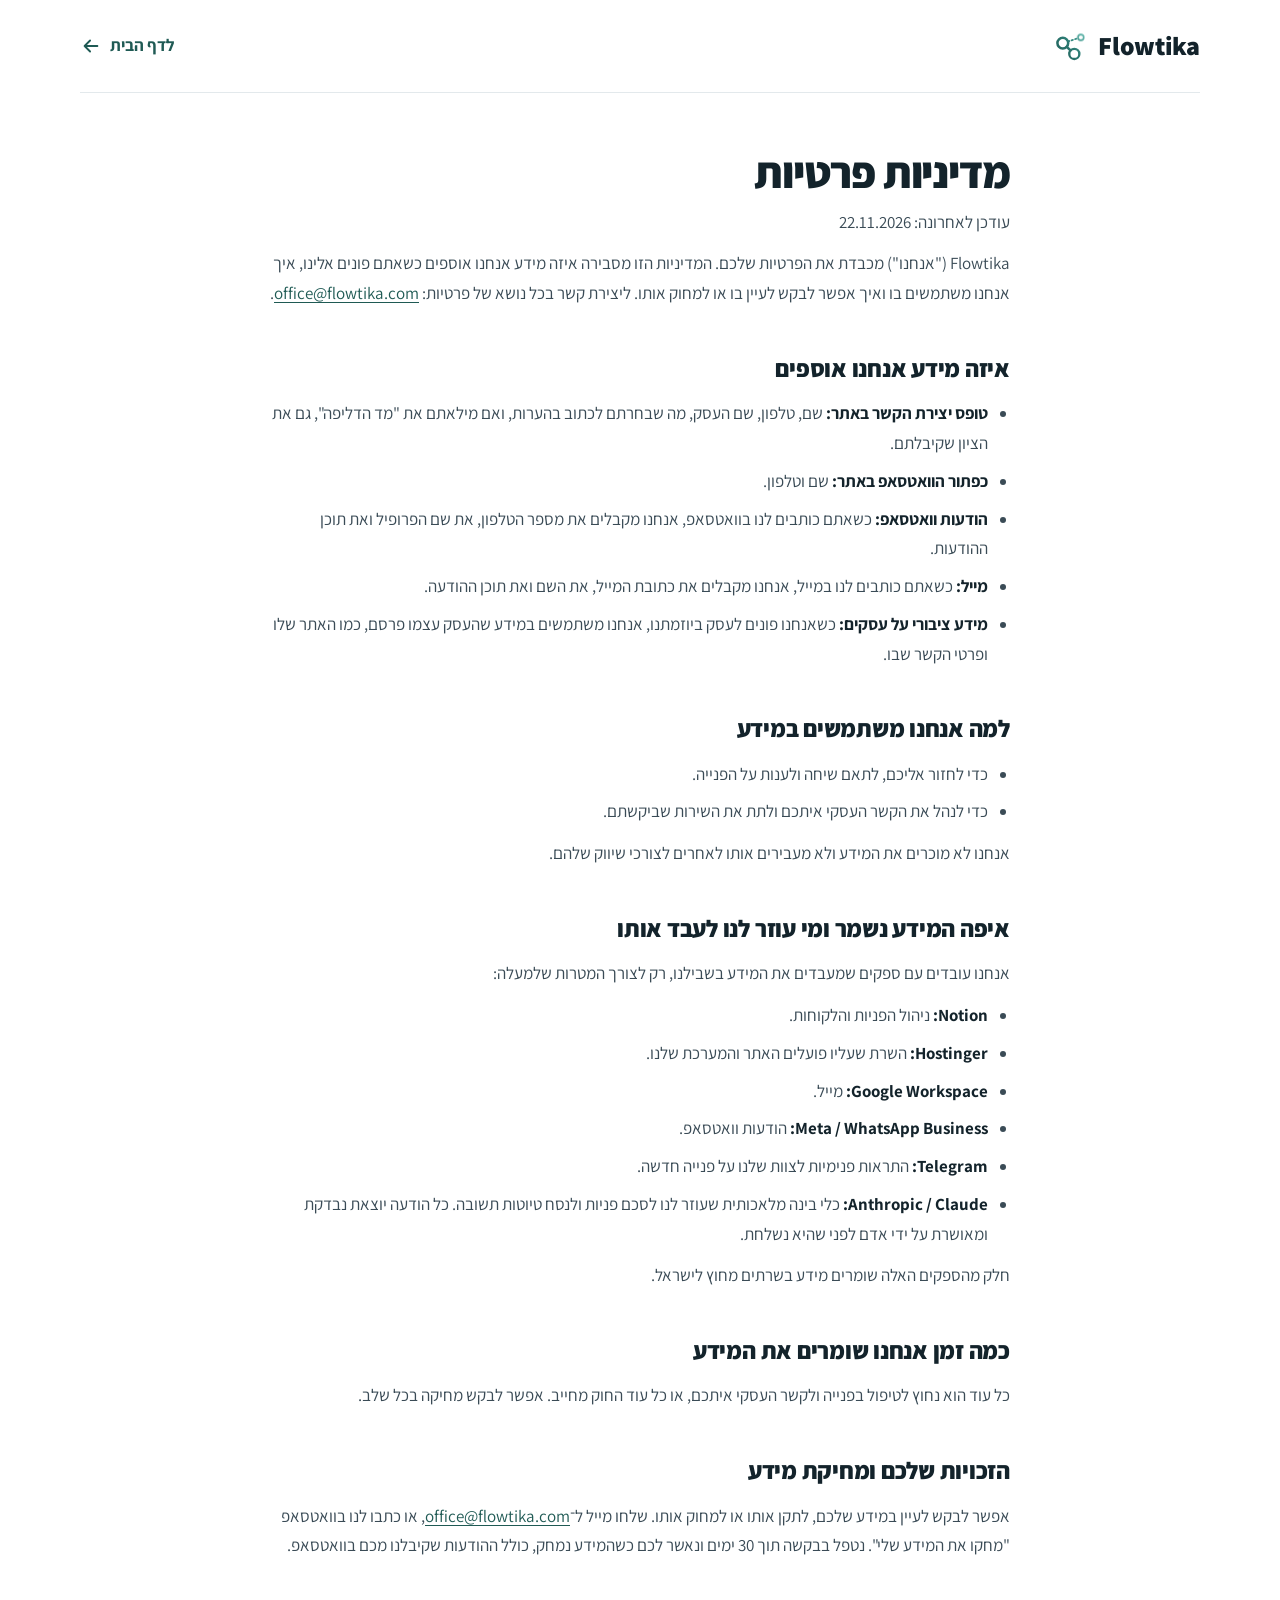
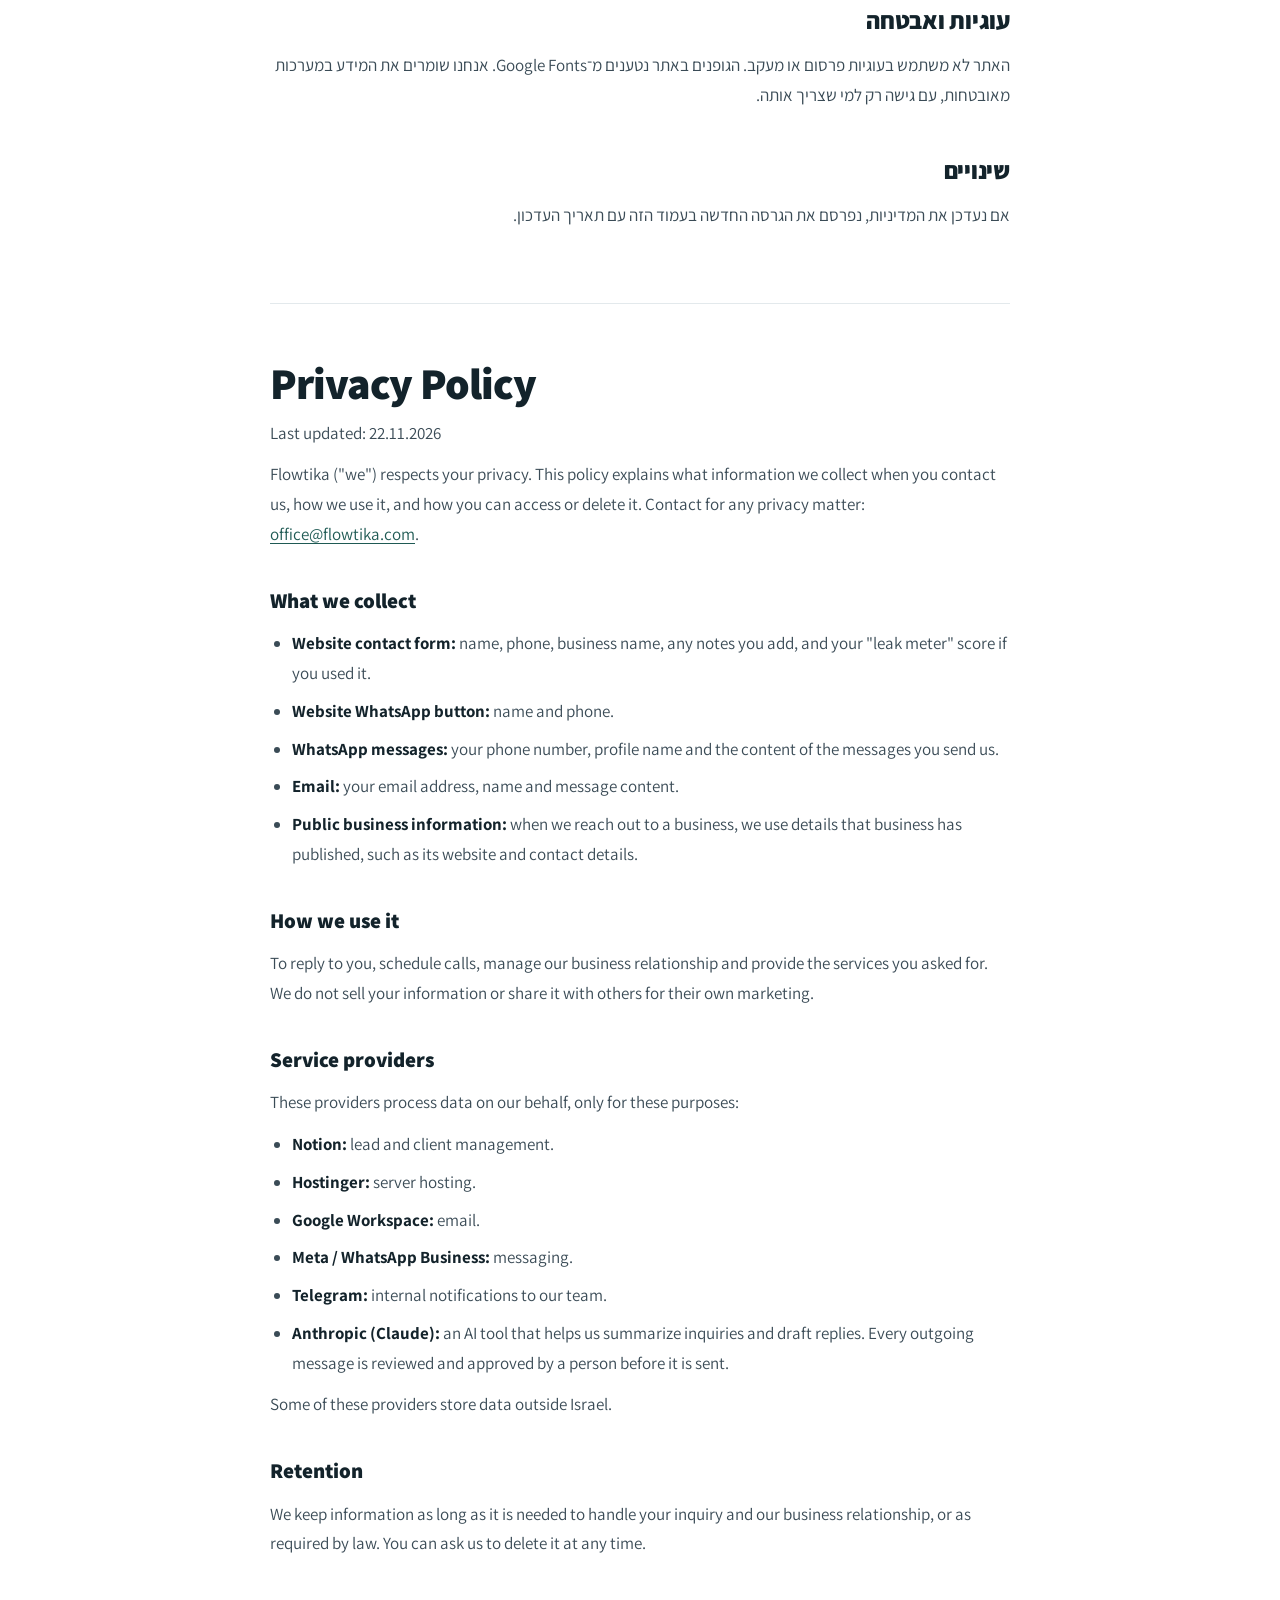
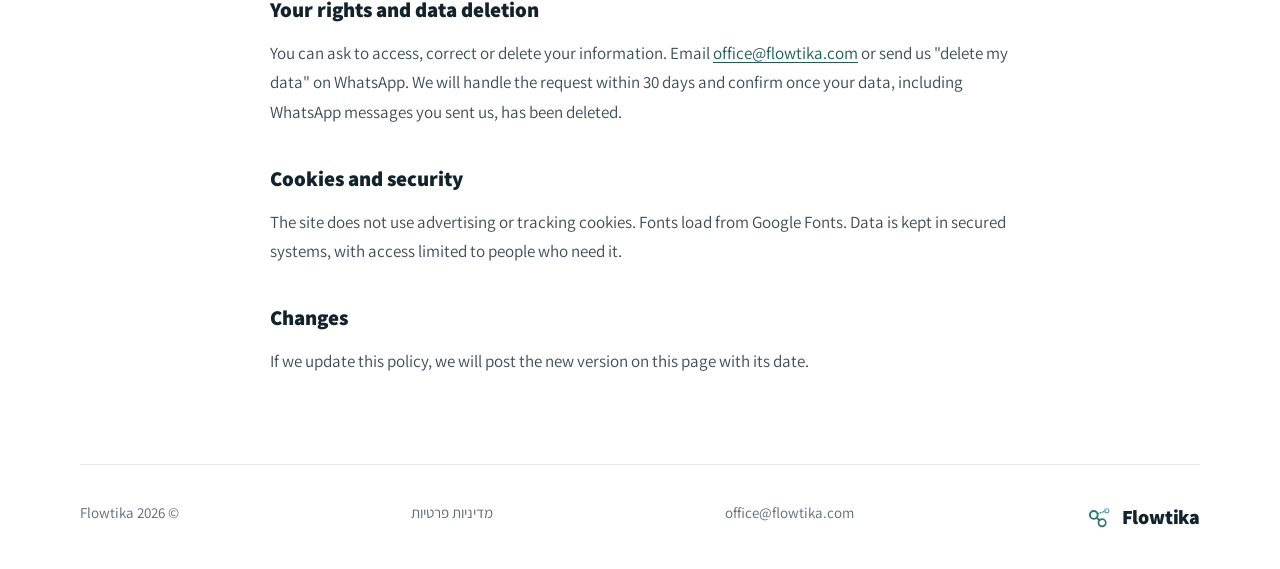
==== privacy/index.html @ 9a3116c5 "Privacy policy page at /privacy Meta's App Review needs a privacy policy URL for WhatsApp. Adds priv" ====
<!DOCTYPE html>
<html lang="he" dir="rtl">
<head>
  <meta charset="UTF-8" />
  <meta name="viewport" content="width=device-width, initial-scale=1.0" />
  <title>מדיניות פרטיות | Flowtika</title>
  <meta name="description" content="מדיניות הפרטיות של Flowtika: איזה מידע אנחנו אוספים, איך משתמשים בו ואיך מבקשים לעיין בו או למחוק אותו. Flowtika privacy policy." />

  <link rel="preconnect" href="https://fonts.googleapis.com" />
  <link rel="preconnect" href="https://fonts.gstatic.com" crossorigin />
  <link href="https://fonts.googleapis.com/css2?family=Assistant:wght@400..800&family=Noto+Sans+Hebrew:wght@400;500;600;700&display=swap" rel="stylesheet" />

  <link rel="stylesheet" href="../styles.css" />
</head>
<body>
<div class="page">
<div class="wrap"><header class="site-h legal-h">
  <a class="logo" href="../" aria-label="Flowtika - לדף הבית"><span class="mark"><svg viewBox="0 0 100 100" fill="none" aria-hidden="true"><defs><linearGradient id="ftgPrivHeader" x1="12" y1="86" x2="86" y2="18" gradientUnits="userSpaceOnUse"><stop offset="0" stop-color="#1f5a54"/><stop offset=".55" stop-color="#2c7a72"/><stop offset="1" stop-color="#5bb3a8"/></linearGradient></defs><g stroke="url(#ftgPrivHeader)" stroke-linecap="round"><circle cx="30" cy="42" r="15" stroke-width="7"/><circle cx="62" cy="72" r="14" stroke-width="6.5"/><circle class="node3" cx="80" cy="26" r="8" stroke-width="4.5"/><line x1="41" y1="52.3" x2="51.8" y2="62.4" stroke-width="7"/><line class="flowline" x1="44.3" y1="37.4" x2="72.4" y2="28.4" stroke-width="5"/></g></svg></span>Flowtika</a>
  <a class="link" href="../">לדף הבית <svg class="ico arr" viewBox="0 0 24 24" aria-hidden="true"><path d="M19 12H5M11 6l-6 6 6 6"/></svg></a>
</header></div>

<main class="wrap legal">
  <article lang="he" dir="rtl">
      <h1 class="h1">מדיניות פרטיות</h1>
      <p class="legal-date">עודכן לאחרונה: 22.11.2026</p>
      <p>Flowtika ("אנחנו") מכבדת את הפרטיות שלכם. המדיניות הזו מסבירה איזה מידע אנחנו אוספים כשאתם פונים אלינו, איך אנחנו משתמשים בו ואיך אפשר לבקש לעיין בו או למחוק אותו. ליצירת קשר בכל נושא של פרטיות: <a href="mailto:office@flowtika.com">office@flowtika.com</a>.</p>

      <h2>איזה מידע אנחנו אוספים</h2>
      <ul>
        <li><b>טופס יצירת הקשר באתר:</b> שם, טלפון, שם העסק, מה שבחרתם לכתוב בהערות, ואם מילאתם את "מד הדליפה", גם את הציון שקיבלתם.</li>
        <li><b>כפתור הוואטסאפ באתר:</b> שם וטלפון.</li>
        <li><b>הודעות וואטסאפ:</b> כשאתם כותבים לנו בוואטסאפ, אנחנו מקבלים את מספר הטלפון, את שם הפרופיל ואת תוכן ההודעות.</li>
        <li><b>מייל:</b> כשאתם כותבים לנו במייל, אנחנו מקבלים את כתובת המייל, את השם ואת תוכן ההודעה.</li>
        <li><b>מידע ציבורי על עסקים:</b> כשאנחנו פונים לעסק ביוזמתנו, אנחנו משתמשים במידע שהעסק עצמו פרסם, כמו האתר שלו ופרטי הקשר שבו.</li>
      </ul>

      <h2>למה אנחנו משתמשים במידע</h2>
      <ul>
        <li>כדי לחזור אליכם, לתאם שיחה ולענות על הפנייה.</li>
        <li>כדי לנהל את הקשר העסקי איתכם ולתת את השירות שביקשתם.</li>
      </ul>
      <p>אנחנו לא מוכרים את המידע ולא מעבירים אותו לאחרים לצורכי שיווק שלהם.</p>

      <h2>איפה המידע נשמר ומי עוזר לנו לעבד אותו</h2>
      <p>אנחנו עובדים עם ספקים שמעבדים את המידע בשבילנו, רק לצורך המטרות שלמעלה:</p>
      <ul>
        <li><b>Notion:</b> ניהול הפניות והלקוחות.</li>
        <li><b>Hostinger:</b> השרת שעליו פועלים האתר והמערכת שלנו.</li>
        <li><b>Google Workspace:</b> מייל.</li>
        <li><b>Meta / WhatsApp Business:</b> הודעות וואטסאפ.</li>
        <li><b>Telegram:</b> התראות פנימיות לצוות שלנו על פנייה חדשה.</li>
        <li><b>Anthropic / Claude:</b> כלי בינה מלאכותית שעוזר לנו לסכם פניות ולנסח טיוטות תשובה. כל הודעה יוצאת נבדקת ומאושרת על ידי אדם לפני שהיא נשלחת.</li>
      </ul>
      <p>חלק מהספקים האלה שומרים מידע בשרתים מחוץ לישראל.</p>

      <h2>כמה זמן אנחנו שומרים את המידע</h2>
      <p>כל עוד הוא נחוץ לטיפול בפנייה ולקשר העסקי איתכם, או כל עוד החוק מחייב. אפשר לבקש מחיקה בכל שלב.</p>

      <h2>הזכויות שלכם ומחיקת מידע</h2>
      <p>אפשר לבקש לעיין במידע שלכם, לתקן אותו או למחוק אותו. שלחו מייל ל־<a href="mailto:office@flowtika.com">office@flowtika.com</a>, או כתבו לנו בוואטסאפ "מחקו את המידע שלי". נטפל בבקשה תוך 30 ימים ונאשר לכם כשהמידע נמחק, כולל ההודעות שקיבלנו מכם בוואטסאפ.</p>

      <h2>עוגיות ואבטחה</h2>
      <p>האתר לא משתמש בעוגיות פרסום או מעקב. הגופנים באתר נטענים מ־Google Fonts. אנחנו שומרים את המידע במערכות מאובטחות, עם גישה רק למי שצריך אותה.</p>

      <h2>שינויים</h2>
      <p>אם נעדכן את המדיניות, נפרסם את הגרסה החדשה בעמוד הזה עם תאריך העדכון.</p>
  </article>

  <article class="legal-en" lang="en" dir="ltr">
      <h2 class="h1">Privacy Policy</h2>
      <p class="legal-date">Last updated: 22.11.2026</p>
      <p>Flowtika ("we") respects your privacy. This policy explains what information we collect when you contact us, how we use it, and how you can access or delete it. Contact for any privacy matter: <a href="mailto:office@flowtika.com">office@flowtika.com</a>.</p>

      <h3>What we collect</h3>
      <ul>
        <li><b>Website contact form:</b> name, phone, business name, any notes you add, and your "leak meter" score if you used it.</li>
        <li><b>Website WhatsApp button:</b> name and phone.</li>
        <li><b>WhatsApp messages:</b> your phone number, profile name and the content of the messages you send us.</li>
        <li><b>Email:</b> your email address, name and message content.</li>
        <li><b>Public business information:</b> when we reach out to a business, we use details that business has published, such as its website and contact details.</li>
      </ul>

      <h3>How we use it</h3>
      <p>To reply to you, schedule calls, manage our business relationship and provide the services you asked for. We do not sell your information or share it with others for their own marketing.</p>

      <h3>Service providers</h3>
      <p>These providers process data on our behalf, only for these purposes:</p>
      <ul>
        <li><b>Notion:</b> lead and client management.</li>
        <li><b>Hostinger:</b> server hosting.</li>
        <li><b>Google Workspace:</b> email.</li>
        <li><b>Meta / WhatsApp Business:</b> messaging.</li>
        <li><b>Telegram:</b> internal notifications to our team.</li>
        <li><b>Anthropic (Claude):</b> an AI tool that helps us summarize inquiries and draft replies. Every outgoing message is reviewed and approved by a person before it is sent.</li>
      </ul>
      <p>Some of these providers store data outside Israel.</p>

      <h3>Retention</h3>
      <p>We keep information as long as it is needed to handle your inquiry and our business relationship, or as required by law. You can ask us to delete it at any time.</p>

      <h3>Your rights and data deletion</h3>
      <p>You can ask to access, correct or delete your information. Email <a href="mailto:office@flowtika.com">office@flowtika.com</a> or send us "delete my data" on WhatsApp. We will handle the request within 30 days and confirm once your data, including WhatsApp messages you sent us, has been deleted.</p>

      <h3>Cookies and security</h3>
      <p>The site does not use advertising or tracking cookies. Fonts load from Google Fonts. Data is kept in secured systems, with access limited to people who need it.</p>

      <h3>Changes</h3>
      <p>If we update this policy, we will post the new version on this page with its date.</p>
  </article>
</main>

<div class="wrap"><footer class="foot"><a class="logo" href="../" aria-label="Flowtika - לדף הבית"><span class="mark"><svg viewBox="0 0 100 100" fill="none" aria-hidden="true"><defs><linearGradient id="ftgFooter" x1="12" y1="86" x2="86" y2="18" gradientUnits="userSpaceOnUse"><stop offset="0" stop-color="#1f5a54"/><stop offset=".55" stop-color="#2c7a72"/><stop offset="1" stop-color="#5bb3a8"/></linearGradient></defs><g stroke="url(#ftgFooter)" stroke-linecap="round"><circle cx="30" cy="42" r="15" stroke-width="7"/><circle cx="62" cy="72" r="14" stroke-width="6.5"/><circle class="node3" cx="80" cy="26" r="8" stroke-width="4.5"/><line x1="41" y1="52.3" x2="51.8" y2="62.4" stroke-width="7"/><line class="flowline" x1="44.3" y1="37.4" x2="72.4" y2="28.4" stroke-width="5"/></g></svg></span>Flowtika</a><a href="mailto:office@flowtika.com">office@flowtika.com</a><a href="./" aria-current="page">מדיניות פרטיות</a><span>© <span id="year">2026</span> Flowtika</span></footer></div>

</div>
</body>
</html>
---- styles.css ----
/* ============================================================
   Flowtika - version 2 design. RTL-first, Hebrew.
   Layout breakpoints are container queries on .page (the whole site).
   ============================================================ */

:root {
  --font: "Assistant", "Noto Sans Hebrew", system-ui, sans-serif;
  --ink: #13232b; --ink-2: #3a4b56; --muted: #5a6b77;
  --line: #e3e9ec; --line-2: #d2dcdf;
  --paper: #ffffff; --soft: #f6f8f8; --tint: #eaf3f1;
  --teal: #2c7a72; --teal-deep: #1f5a54; --teal-glow: #5bb3a8; --mint: #7ee8c6;
  --amber: #e07a2e; --amber-text: #a24c12; --amber-soft: #fcefe4;
  --night: #0c1a1f; --night-2: #12282e;
  --r: 18px; --r-sm: 12px;
  --sh-1: 0 1px 2px rgba(19,35,43,.05), 0 6px 20px rgba(19,35,43,.05);
  --sh-2: 0 18px 44px rgba(19,35,43,.12);
  --ease-out: cubic-bezier(0.22, 1, 0.36, 1);
  --dur-fast: 150ms; --dur: 240ms; --dur-slow: 560ms;
  --focus: #1f5a54;
}
*, *::before, *::after { box-sizing: border-box; margin: 0; padding: 0; }
html { font-family: var(--font); color: var(--ink); -webkit-font-smoothing: antialiased; }
body { background: var(--paper); line-height: 1.6; font-size: 17px; }
a { color: inherit; text-decoration: none; }
button, input, textarea { font: inherit; color: inherit; }
:focus-visible { outline: 2px solid var(--focus); outline-offset: 3px; border-radius: 6px; }
svg { display: block; }
@media (prefers-reduced-motion: reduce) {
  *, *::before, *::after { animation-duration: 1ms !important; animation-delay: 0ms !important; transition-duration: 1ms !important; }
  .rv { animation: none !important; opacity: 1 !important; transform: none !important; }
}

[hidden] { display: none !important; }
.page { container: screen / inline-size; overflow-x: clip; }
/* Spam trap: invisible to people, kept off-screen without widening the page. */
.hp-field { position: absolute; width: 1px; height: 1px; opacity: 0; overflow: hidden; clip-path: inset(50%); pointer-events: none; }

/* ---------- shared ---------- */
.wrap { max-width: 1200px; margin-inline: auto; padding-inline: 40px; }
@container screen (max-width: 640px) { .wrap { padding-inline: 22px; } }

@keyframes rise { from { opacity: 0; transform: translateY(12px); } to { opacity: 1; transform: none; } }
@keyframes fade { from { opacity: 0; } to { opacity: 1; } }
.enter > * { animation: rise var(--dur-slow) var(--ease-out) both; }
.enter > *:nth-child(2) { animation-delay: 60ms; } .enter > *:nth-child(3) { animation-delay: 120ms; }
.enter > *:nth-child(4) { animation-delay: 180ms; } .enter > *:nth-child(5) { animation-delay: 240ms; }
@supports (animation-timeline: view()) {
  .rv { animation: rise linear both; animation-timeline: view(); animation-range: entry 0% entry 35%; }
}

.btn { display: inline-flex; align-items: center; justify-content: center; gap: 10px; min-height: 52px; padding: 0 26px;
  border-radius: 14px; border: 0; cursor: pointer; font-weight: 700; font-size: 17px; background: var(--teal-deep); color: #fff;
  box-shadow: 0 8px 20px rgba(31,90,84,.22); transition: transform var(--dur) var(--ease-out), box-shadow var(--dur) var(--ease-out), background var(--dur) var(--ease-out); }
.btn:hover { transform: translateY(-2px); box-shadow: 0 14px 28px rgba(31,90,84,.28); background: #174a45; }
.btn:active { transform: translateY(0) scale(.98); }
.btn .arr { transition: transform var(--dur) var(--ease-out); }
.btn:hover .arr, .link:hover .arr { transform: translateX(-4px); }
.btn[disabled] { opacity: .45; cursor: not-allowed; transform: none; box-shadow: none; }
.link { display: inline-flex; align-items: center; gap: 8px; font-weight: 700; color: var(--teal-deep); min-height: 44px; }
.link:hover { color: var(--ink); }
.arr { width: 18px; height: 18px; }

/* header */
.site-h { display: flex; align-items: center; justify-content: space-between; gap: 24px; padding-block: 24px; }
.logo { display: inline-flex; align-items: center; gap: 10px; font-weight: 800; font-size: 26px; letter-spacing: -.01em; direction: ltr; }
.logo .mark { width: 36px; height: 36px; }
.logo .mark .flowline { stroke-dasharray: 4 6.5; animation: flow 1.6s linear 0.4s 2; }
.logo .mark .node3 { transform-origin: 80px 26px; animation: pop var(--dur-slow) var(--ease-out) 1.2s both; }
@keyframes flow { to { stroke-dashoffset: -21; } }
@keyframes pop { from { transform: scale(.2); opacity: 0; } to { transform: none; opacity: 1; } }
.nav { display: flex; gap: 28px; font-weight: 600; font-size: 16px; color: var(--ink-2); }
.nav a { position: relative; padding-block: 6px; transition: color var(--dur) var(--ease-out); }
.nav a::after { content: ""; position: absolute; inset-inline: 0; bottom: 0; height: 2px; border-radius: 2px; background: currentColor;
  transform: scaleX(0); transition: transform var(--dur) var(--ease-out); }
.nav a:hover { color: var(--ink); } .nav a:hover::after { transform: scaleX(.7); }
.site-h .btn { min-height: 44px; padding: 0 20px; font-size: 16px; }
@container screen (max-width: 900px) { .nav { display: none; } }
@container screen (max-width: 640px) { .site-h { padding-block: 18px; } .logo { font-size: 22px; } .logo .mark { width: 30px; height: 30px; } }

.sec { padding-block: 104px; }
@container screen (max-width: 640px) { .sec { padding-block: 64px; } }
.h1 { font-size: 60px; line-height: 1.06; font-weight: 800; letter-spacing: -.025em; text-wrap: balance; }
.h2 { font-size: 40px; line-height: 1.12; font-weight: 800; letter-spacing: -.02em; text-wrap: balance; }
.lead { font-size: 20px; line-height: 1.7; color: var(--ink-2); max-width: 540px; }
.kicker { font-size: 16px; font-weight: 700; color: var(--teal-deep); margin-bottom: 14px; }
@container screen (max-width: 900px) { .h1 { font-size: 44px; } .h2 { font-size: 32px; } }
@container screen (max-width: 640px) { .h1 { font-size: 36px; } .h2 { font-size: 28px; } .lead { font-size: 18px; } }

.ico { width: 22px; height: 22px; fill: none; stroke: currentColor; stroke-width: 2; stroke-linecap: round; stroke-linejoin: round; }

/* form (shared mechanics) */
.field { display: grid; gap: 6px; }
.field label { font-weight: 700; font-size: 15px; }
.field input, .field textarea { width: 100%; min-height: 52px; padding: 12px 16px; border-radius: 12px; border: 1.5px solid var(--line-2);
  background: #fff; font-size: 17px; transition: border-color var(--dur) var(--ease-out), box-shadow var(--dur) var(--ease-out); }
.field textarea { min-height: 96px; resize: vertical; }
.field input:hover, .field textarea:hover { border-color: #b3c3c7; }
.field input:focus, .field textarea:focus { outline: none; border-color: var(--teal); box-shadow: 0 0 0 4px rgba(44,122,114,.15); }
.field .err { min-height: 20px; font-size: 14px; color: #b42318; }
.field input.invalid { border-color: #d92d20; }
.form-grid { display: grid; grid-template-columns: 1fr 1fr; gap: 6px 16px; }
.form-grid .full { grid-column: 1 / -1; }
@container screen (max-width: 640px) { .form-grid { grid-template-columns: 1fr; } }
.privacy { display: flex; gap: 8px; align-items: center; font-size: 14px; color: var(--muted); margin-top: 14px; }
.privacy .ico { width: 16px; height: 16px; }
.alert { display: flex; gap: 14px; align-items: flex-start; padding: 16px 18px; border-radius: 14px; background: #fef3f2; color: #7a271a;
  border: 1px solid #fecdca; margin-bottom: 20px; animation: rise var(--dur-slow) var(--ease-out) both; }
.alert b { display: block; color: #55160c; }
.alert .ico { flex: none; margin-top: 2px; }

/* success */
.done { text-align: center; padding: 72px 24px 88px; display: grid; justify-items: center; gap: 14px; }
.done .seal { width: 96px; height: 96px; }
.done .seal circle { stroke-dasharray: 280; stroke-dashoffset: 280; animation: draw 900ms var(--ease-out) 150ms forwards; }
.done .seal path { stroke-dasharray: 60; stroke-dashoffset: 60; animation: draw 500ms var(--ease-out) 850ms forwards; }
@keyframes draw { to { stroke-dashoffset: 0; } }
.done .h2 { animation: rise var(--dur-slow) var(--ease-out) 700ms both; }
.done p { color: var(--ink-2); font-size: 19px; max-width: 460px; animation: rise var(--dur-slow) var(--ease-out) 780ms both; }
.next { display: grid; gap: 10px; margin-top: 18px; text-align: start; animation: rise var(--dur-slow) var(--ease-out) 900ms both; }
.next li { list-style: none; display: flex; gap: 12px; align-items: center; color: var(--ink-2); }
.next li span { flex: none; width: 28px; height: 28px; border-radius: 50%; display: grid; place-items: center; background: var(--tint); color: var(--teal-deep); font-weight: 800; font-size: 14px; }

.foot { border-top: 1px solid var(--line); padding-block: 36px; display: flex; justify-content: space-between; gap: 24px; flex-wrap: wrap; color: var(--muted); font-size: 15px; }
.foot .logo { font-size: 20px; color: var(--ink); } .foot .logo .mark { width: 26px; height: 26px; }
.foot a:hover { color: var(--teal-deep); }

/* check mark chip */
.ok { width: 28px; height: 28px; border-radius: 50%; display: grid; place-items: center; background: #e3f4ee; color: #127a55; }
.ok .ico { width: 16px; height: 16px; stroke-width: 2.6; }

/* ---------- contact ---------- */
.A .contact { background: var(--soft); }
.A .contact-in { display: grid; grid-template-columns: 1fr 1.1fr; gap: 56px; align-items: start; }
.A .form-card { background: var(--paper); border-radius: 24px; padding: 36px; box-shadow: var(--sh-2); }
.A .form-card .btn { width: 100%; margin-top: 8px; }
@container screen (max-width: 900px) { .A .contact-in { grid-template-columns: 1fr; gap: 28px; } .A .form-card { padding: 24px 20px; } }

/* ================= B: X-ray ================= */
.B .xr { background: radial-gradient(120% 90% at 85% 0%, #17363b 0%, var(--night) 60%); color: #fff; position: relative; overflow: hidden; }
.B .xr .site-h .nav { color: rgba(255,255,255,.72); }
.B .xr .site-h .nav a:hover { color: #fff; }
.B .xr .btn { background: var(--mint); color: var(--night); box-shadow: 0 10px 30px rgba(126,232,198,.25); }
.B .xr .btn:hover { background: #9ff0d5; box-shadow: 0 16px 36px rgba(126,232,198,.32); }
.B .xr :focus-visible { outline-color: var(--mint); }
.B .xr-hero { display: grid; grid-template-columns: 1fr 1.05fr; gap: 64px; align-items: center; padding-block: 48px 112px; }
.B .xr .h1 { font-size: 62px; }
.B .xr .h1 span { color: var(--mint); }
.B .xr .lead { color: rgba(255,255,255,.76); margin-top: 24px; }
.B .xr .link { color: var(--mint); } .B .xr .link:hover { color: #fff; }
.B .cta-row { display: flex; flex-wrap: wrap; gap: 12px 24px; align-items: center; margin-top: 36px; }
@container screen (max-width: 960px) { .B .xr-hero { grid-template-columns: 1fr; gap: 40px; padding-block: 24px 72px; } .B .xr .h1 { font-size: 44px; } }
@container screen (max-width: 640px) { .B .xr .h1 { font-size: 36px; } }

.scan { position: relative; border-radius: 24px; padding: 28px; background: rgba(255,255,255,.04); border: 1px solid rgba(255,255,255,.1);
  box-shadow: 0 40px 90px rgba(0,0,0,.45), inset 0 1px 0 rgba(255,255,255,.06); animation: rise var(--dur-slow) var(--ease-out) 150ms both; }
.scan-h { display: flex; justify-content: space-between; align-items: center; font-size: 14px; color: rgba(255,255,255,.62); margin-bottom: 20px; }
.scan-h b { color: #fff; font-size: 17px; }
.live { display: inline-flex; align-items: center; gap: 8px; }
.live::before { content: ""; width: 8px; height: 8px; border-radius: 50%; background: var(--mint); box-shadow: 0 0 0 4px rgba(126,232,198,.18); }
.dots { position: relative; display: grid; grid-template-columns: repeat(20, 1fr); gap: 8px; padding: 6px 0; }
.dot { aspect-ratio: 1; border-radius: 50%; background: rgba(255,255,255,.14); animation: fate 500ms var(--ease-out) both; animation-delay: calc(var(--c) * 60ms + 280ms); }
@keyframes fate { from { background: rgba(255,255,255,.14); transform: scale(.7); } }
.dot[data-f="lost"] { background: rgba(255,255,255,.22); }
.dot[data-f="won"] { background: var(--mint); box-shadow: 0 0 12px rgba(126,232,198,.55); }
.dot[data-f="stuck"] { background: var(--amber); box-shadow: 0 0 14px rgba(255,140,60,.6); }
.beam { position: absolute; top: -10px; bottom: -10px; width: 3px; inset-inline-start: 0; border-radius: 3px;
  background: linear-gradient(180deg, transparent, var(--mint), transparent); box-shadow: 0 0 24px 6px rgba(126,232,198,.35);
  animation: sweep 1.25s cubic-bezier(.45,.05,.35,1) 250ms both; }
@keyframes sweep { from { inset-inline-start: 0%; opacity: 1; } 92% { opacity: 1; } to { inset-inline-start: 100%; opacity: 0; } }
.readout { display: grid; grid-template-columns: repeat(3, 1fr); gap: 12px; margin-top: 24px; animation: rise var(--dur-slow) var(--ease-out) 1.35s both; }
.readout div { padding: 14px 16px; border-radius: 14px; background: rgba(255,255,255,.05); border: 1px solid rgba(255,255,255,.08); }
.readout b { display: block; font-size: 30px; font-weight: 800; line-height: 1.1; font-variant-numeric: tabular-nums; }
.readout span { font-size: 14px; color: rgba(255,255,255,.66); line-height: 1.35; display: block; margin-top: 4px; }
.readout .stuck { border-color: rgba(255,140,60,.45); background: rgba(224,122,46,.12); }
.readout .stuck b { color: #ffb27a; } .readout .won b { color: var(--mint); }
.scan-f { margin-top: 16px; font-size: 13px; color: rgba(255,255,255,.5); }
@container screen (max-width: 640px) { .scan { padding: 20px 16px; } .dots { gap: 5px; } .readout { grid-template-columns: 1fr 1fr 1fr; gap: 8px; } .readout b { font-size: 24px; } .readout span { font-size: 12.5px; } }

.B .greens { display: grid; grid-template-columns: 1.1fr 1fr; gap: 72px; align-items: center; }
.scorecard { border-radius: 24px; border: 1px solid var(--line); background: var(--paper); box-shadow: var(--sh-2); overflow: hidden; }
.scorecard .row { display: grid; grid-template-columns: 120px 1fr auto; gap: 16px; align-items: center; padding: 20px 24px; transition: background var(--dur) var(--ease-out); }
.scorecard .row:hover { background: var(--soft); }
.scorecard .row + .row { border-top: 1px solid var(--line); }
.scorecard .row b { font-size: 18px; }
.scorecard .row span { color: var(--ink-2); font-size: 16px; line-height: 1.45; }
.scorecard .total { background: var(--amber-soft); }
.scorecard .total:hover { background: #fae6d6; }
.scorecard .total b, .scorecard .total span { color: var(--amber-text); font-weight: 800; }
.x { width: 28px; height: 28px; border-radius: 50%; display: grid; place-items: center; background: var(--amber); color: #fff; }
.x .ico { width: 16px; height: 16px; stroke-width: 2.6; }
.B .greens p { font-size: 18px; color: var(--ink-2); line-height: 1.75; margin-top: 18px; }
.B .greens .pull { font-size: 26px; font-weight: 800; color: var(--ink); line-height: 1.3; margin-top: 28px; padding-inline-start: 20px; border-inline-start: 4px solid var(--amber); }
@container screen (max-width: 900px) { .B .greens { grid-template-columns: 1fr; gap: 36px; } .scorecard .row { grid-template-columns: 1fr auto; } .scorecard .row span { grid-column: 1; grid-row: 2; } .scorecard .row .ok, .scorecard .row .x { grid-row: 1 / span 2; grid-column: 2; } }


.B .offer { display: grid; grid-template-columns: 1fr 1.05fr; gap: 72px; align-items: center; }
.B .offer p { font-size: 18px; color: var(--ink-2); line-height: 1.75; margin-top: 18px; }
.report { position: relative; background: #fff; border-radius: 6px 6px 18px 18px; padding: 36px 36px 30px; border: 1px solid var(--line);
  box-shadow: 0 30px 70px rgba(19,35,43,.16); transform: rotate(-1.2deg); transition: transform var(--dur-slow) var(--ease-out); }
.report:hover { transform: rotate(0deg) translateY(-4px); }
.report .rh { display: flex; justify-content: space-between; align-items: flex-start; gap: 16px; border-bottom: 2px solid var(--ink); padding-bottom: 14px; }
.report .rh b { font-size: 22px; display: block; } .report .rh span { font-size: 14px; color: var(--muted); }
.report .stamp { font-size: 13px; font-weight: 800; color: var(--teal-deep); border: 2px solid var(--teal-deep); border-radius: 8px; padding: 2px 10px; transform: rotate(4deg); }
.report .blk { padding-block: 16px; border-bottom: 1px solid var(--line); }
.report .blk h4 { font-size: 14px; color: var(--muted); font-weight: 700; }
.report .blk p { margin-top: 4px !important; font-size: 17px !important; font-weight: 700; color: var(--ink) !important; line-height: 1.45 !important; }
.mini { display: flex; gap: 4px; align-items: flex-end; height: 44px; margin-top: 10px; }
.mini i { flex: 1; border-radius: 4px 4px 0 0; background: #cfe4e0; height: var(--h); }
.mini i.hot { background: var(--amber); }
.report .gets2 { padding-top: 16px; display: grid; gap: 10px; }
.report .gets2 div { display: flex; gap: 10px; align-items: center; font-weight: 700; }
.report .gets2 .ok { width: 24px; height: 24px; }
@container screen (max-width: 900px) { .B .offer { grid-template-columns: 1fr; gap: 40px; } .report { transform: none; padding: 26px 22px; } }

/* ---------- metric vs question: a clean dashboard with the questions pinned onto it ---------- */
.lg-foot { margin-top: 28px; font-size: 18px; color: var(--ink-2); max-width: 760px; line-height: 1.7; }

.dash { margin-top: 48px; border-radius: 24px; border: 1px solid var(--line); background: #f3f6f7; padding: 18px 22px 30px; box-shadow: var(--sh-1); }
.dash-bar { display: flex; justify-content: space-between; align-items: center; padding: 4px 4px 18px; font-size: 14px; color: var(--muted); font-weight: 700; }
.dash-bar b { color: var(--ink); font-size: 16px; }
.dash-bar .dots3 { display: flex; gap: 6px; } .dash-bar .dots3 i { width: 10px; height: 10px; border-radius: 50%; background: var(--line-2); }
.tiles { display: grid; grid-template-columns: repeat(3, 1fr); gap: 22px 18px; }
.tile { position: relative; background: #fff; border-radius: 16px; border: 1px solid var(--line); padding: 18px 18px 64px; transition: transform var(--dur) var(--ease-out), box-shadow var(--dur) var(--ease-out); }
.tile:hover { transform: translateY(-2px); box-shadow: var(--sh-2); }
.tile small { font-size: 14px; color: var(--muted); font-weight: 700; }
.tile .val { display: flex; align-items: baseline; gap: 10px; margin-top: 4px; }
.tile .val b { font-size: 32px; font-weight: 800; letter-spacing: -.02em; font-variant-numeric: tabular-nums; }
.tile .val span { font-size: 14px; font-weight: 800; color: #127a55; background: #e3f4ee; border-radius: 8px; padding: 1px 8px; }
.tile .spark { width: 100%; height: 34px; margin-top: 8px; }
.tile .spark polyline { fill: none; stroke: #2f9e74; stroke-width: 2.5; stroke-linecap: round; stroke-linejoin: round; }
.note { position: absolute; inset-inline: 14px -8px; bottom: -14px; background: #fff3e6; border: 1px solid #f3c9a5; border-radius: 12px; padding: 12px 14px;
  font-weight: 800; font-size: 16px; line-height: 1.4; color: #5b2a08; box-shadow: 0 10px 22px rgba(162,76,18,.14); transform: rotate(-1.4deg);
  transition: transform var(--dur) var(--ease-out); animation: pin var(--dur-slow) var(--ease-out) both; animation-delay: calc(var(--i) * 90ms + 500ms); }
.tile:nth-child(even) .note { transform: rotate(1.2deg); }
.tile:hover .note { transform: rotate(0deg) translateY(-3px); }
@keyframes pin { from { opacity: 0; transform: translateY(10px) rotate(-4deg) scale(.96); } }
.note::before { content: ""; position: absolute; top: -7px; inset-inline-start: 22px; width: 14px; height: 14px; border-radius: 50%; background: var(--amber); box-shadow: 0 2px 4px rgba(0,0,0,.2); }
.tiles-gap { height: 18px; }
@container screen (max-width: 900px) { .tiles { grid-template-columns: 1fr 1fr; gap: 34px 16px; } }
@container screen (max-width: 640px) { .tiles { grid-template-columns: 1fr; gap: 34px; } .dash { padding: 14px 14px 30px; } .note { inset-inline-end: -4px; } }

/* --- method v2: three concrete rounds, each revealing the next --- */
.rounds { display: grid; grid-template-columns: 1fr 44px 1fr 44px 1fr; align-items: stretch; margin-top: 56px; }
.round { border-radius: 22px; border: 1px solid var(--line); background: #fff; padding: 26px 24px; display: flex; flex-direction: column; gap: 16px;
  transition: transform var(--dur) var(--ease-out), box-shadow var(--dur) var(--ease-out); }
.round:hover { transform: translateY(-2px); box-shadow: var(--sh-2); }
.round .rk { font-size: 14px; font-weight: 800; color: var(--muted); }
.round h3 { font-size: 24px; font-weight: 800; line-height: 1.2; letter-spacing: -.01em; margin-top: 2px; }
.mf { display: grid; gap: 6px; padding: 14px; border-radius: 14px; background: var(--soft); }
.mf div { display: grid; grid-template-columns: 62px 1fr; gap: 10px; align-items: center; font-size: 12.5px; font-weight: 700; color: var(--muted); }
.mf i { display: block; height: 11px; border-radius: 6px; background: #cfe4e0; width: var(--w); }
.mf .hot { color: var(--amber-text); } .mf .hot i { background: var(--amber); box-shadow: 0 0 0 4px rgba(224,122,46,.18); }
.mf .ghost i { background: repeating-linear-gradient(-45deg, #dfe6e8 0 5px, #f6f8f8 5px 10px); border: 1.5px dashed #b9c6ca; }
.mf .ghost { color: #8a9aa4; }
.mf .ghost em { font-style: normal; font-size: 11px; margin-inline-start: 6px; color: #8a9aa4; }
.rs { display: grid; gap: 12px; }
.rs div { display: grid; grid-template-columns: 26px 1fr; gap: 10px; align-items: start; font-size: 16px; line-height: 1.5; color: var(--ink-2); }
.rs div b { display: block; font-size: 13px; color: var(--muted); font-weight: 800; }
.rs .ic { width: 26px; height: 26px; border-radius: 8px; display: grid; place-items: center; background: var(--tint); color: var(--teal-deep); }
.rs .ic .ico { width: 15px; height: 15px; }
.reveal { margin-top: auto; padding: 14px 16px; border-radius: 14px; background: var(--amber-soft); color: #5b2a08; font-size: 16px; font-weight: 700; line-height: 1.5; }
.reveal b { display: flex; gap: 8px; align-items: center; color: var(--amber-text); font-size: 14px; font-weight: 800; margin-bottom: 4px; }
.reveal b .ico { width: 16px; height: 16px; }
.round.last .reveal { background: var(--tint); color: var(--teal-deep); }
.round.last .reveal b { color: var(--teal-deep); }
.hop { display: grid; place-items: center; color: var(--amber); }
.hop .ico { width: 26px; height: 26px; }
.unlock { margin-top: 40px; display: grid; grid-template-columns: auto 1fr; gap: 20px; align-items: center; padding: 24px 28px; border-radius: 20px; background: var(--tint); color: var(--ink); }
.unlock .ico { width: 34px; height: 34px; color: var(--teal-deep); }
.unlock p { font-size: 19px; line-height: 1.6; color: var(--ink-2); }
.unlock p b { color: var(--ink); }
.illus { margin-top: 14px; font-size: 14px; color: var(--muted); }
@container screen (max-width: 1060px) {
  .rounds { grid-template-columns: 1fr; gap: 0; }
  .hop { height: 44px; } .hop .ico { transform: rotate(-90deg); }
}

/* --- who we are v2: the Flowtika mark, made of people --- */
.who2 { background: var(--tint); }
.who2-in { display: grid; grid-template-columns: 1fr 1.05fr; gap: 64px; align-items: center; }
.who2 .h2 span { color: var(--teal-deep); }
.who2 p.lead { margin-top: 20px; max-width: 560px; }
.who2 .fields { margin-top: 22px; font-size: 16px; color: var(--ink-2); line-height: 1.7; }
.who2 .fields b { color: var(--ink); }
.constel { position: relative; width: 100%; aspect-ratio: 520 / 470; }
.constel svg.links { position: absolute; inset: 0; width: 100%; height: 100%; overflow: visible; }
.constel .solid { stroke: var(--teal); stroke-width: 7; stroke-linecap: round; stroke-dasharray: 200; stroke-dashoffset: 200; animation: draw 900ms var(--ease-out) 300ms forwards; }
.constel .dash { stroke: var(--amber); stroke-width: 5; stroke-linecap: round; stroke-dasharray: 6 10; animation: flow2 2s linear 900ms 2; }
@keyframes flow2 { to { stroke-dashoffset: -64; } }
.pp { position: absolute; transform: translate(-50%, -50%); text-align: center; }
.pp .ph { display: block; border-radius: 50%; padding: 7px; background: linear-gradient(135deg, #5bb3a8, #1f5a54); box-shadow: 0 18px 40px rgba(31,90,84,.25);
  transition: transform var(--dur) var(--ease-out), box-shadow var(--dur) var(--ease-out); animation: pop var(--dur-slow) var(--ease-out) both; }
.pp:hover .ph { transform: translateY(-3px) scale(1.02); box-shadow: 0 24px 50px rgba(31,90,84,.32); }
.pp img { display: block; width: 100%; aspect-ratio: 1; border-radius: 50%; object-fit: cover; border: 4px solid #fff; }
.pp .cap { position: absolute; width: 230px; display: grid; gap: 2px; }
.pp .cap b { font-size: 20px; font-weight: 800; }
.pp .cap span { font-size: 15px; color: var(--ink-2); line-height: 1.45; }
.pp.o { left: 26%; top: 50%; width: 34%; }
.pp.o .cap { bottom: calc(100% + 12px); left: 50%; transform: translateX(-50%); }
.pp.m { left: 57%; top: 80%; width: 29%; } .pp.m .ph { animation-delay: 150ms; }
.pp.m .cap { left: calc(100% + 14px); top: 50%; transform: translateY(-50%); text-align: right; width: 150px; }
.pp.y { left: 85%; top: 17%; width: 19%; }
.pp.y .node { display: grid; place-content: center; aspect-ratio: 1; border-radius: 50%; border: 5px solid var(--amber); background: #fff; font-weight: 800; font-size: 15px; line-height: 1.2;
  color: var(--amber-text); box-shadow: 0 14px 30px rgba(162,76,18,.18); animation: pop var(--dur-slow) var(--ease-out) 1.1s both; transition: transform var(--dur) var(--ease-out); }
.pp.y:hover .node { transform: scale(1.05); }
.promises { margin-top: 64px; display: grid; grid-template-columns: repeat(3, 1fr); border-top: 1px solid rgba(31,90,84,.18); }
.promises div { padding: 22px 0 6px; padding-inline-end: 28px; }
.promises div:nth-child(n+4) { border-top: 1px solid rgba(31,90,84,.12); }
.promises b { display: flex; gap: 10px; align-items: center; font-size: 18px; font-weight: 800; }
.promises b .ico { width: 20px; height: 20px; color: var(--teal); flex: none; }
.promises span { display: block; margin-top: 4px; padding-inline-start: 30px; color: var(--ink-2); font-size: 16px; line-height: 1.5; }
@container screen (max-width: 960px) { .who2-in { grid-template-columns: 1fr; gap: 24px; } .constel { max-width: 520px; margin-inline: auto; } }
@container screen (max-width: 640px) {
  .promises { grid-template-columns: 1fr; } .promises div:nth-child(n+2) { border-top: 1px solid rgba(31,90,84,.12); }
  .pp .cap b { font-size: 17px; } .pp .cap span { font-size: 13px; }
  .pp.o .cap { width: 200px; } .pp.m .cap { width: 130px; left: auto; right: calc(100% + 10px); top: 78%; }
  .pp.y .node { font-size: 12px; border-width: 4px; }
  .constel { margin-top: 70px; }
}

.trust { display: flex; flex-wrap: wrap; gap: 8px 22px; margin-top: 22px; color: rgba(255,255,255,.72); font-size: 15px; font-weight: 600; }
.trust span { display: inline-flex; gap: 8px; align-items: center; }
.trust .ico { width: 16px; height: 16px; color: var(--mint); stroke-width: 2.6; }
.how { margin-top: 28px; display: grid; gap: 18px; }
.how li { list-style: none; display: grid; grid-template-columns: 38px 1fr; gap: 16px; align-items: start; }
.how li i { font-style: normal; width: 38px; height: 38px; border-radius: 50%; display: grid; place-items: center; background: #fff; border: 2px solid var(--teal); color: var(--teal-deep); font-weight: 800; }
.how b { display: block; font-size: 18px; font-weight: 800; }
.how span { display: block; color: var(--ink-2); font-size: 16px; line-height: 1.55; margin-top: 2px; }
.decide { margin: 26px 0 0; padding: 14px 18px; border-radius: 14px; background: var(--tint); color: var(--teal-deep); font-weight: 800; font-size: 17px; }
.offer .cta-row { margin-top: 24px !important; }
.promises-h { margin-top: 64px; margin-bottom: 18px; font-size: 24px; font-weight: 800; letter-spacing: -.01em; }
.promises-h + .promises { margin-top: 0; }
.faq { background: #fff; }
.faq-in { display: grid; grid-template-columns: 1fr 1.5fr; gap: 72px; align-items: start; }
.faq-in .lead { margin-top: 16px; font-size: 18px; }
.qa { display: grid; gap: 12px; }
.qa details { border: 1px solid var(--line); border-radius: 16px; background: #fff; transition: box-shadow var(--dur) var(--ease-out), border-color var(--dur) var(--ease-out); }
.qa details:hover { border-color: #cfe1dd; box-shadow: var(--sh-1); }
.qa details[open] { border-color: #cfe1dd; background: var(--soft); }
.qa summary { cursor: pointer; list-style: none; display: flex; justify-content: space-between; align-items: center; gap: 16px; padding: 20px 24px; font-weight: 800; font-size: 19px; line-height: 1.35; }
.qa summary::-webkit-details-marker { display: none; }
.qa summary .plus { flex: none; width: 32px; height: 32px; border-radius: 50%; display: grid; place-items: center; background: var(--tint); color: var(--teal-deep); transition: transform var(--dur) var(--ease-out); }
.qa summary .plus .ico { width: 16px; height: 16px; }
.qa details[open] .plus { transform: rotate(45deg); }
.qa details p { padding: 0 24px 22px; color: var(--ink-2); font-size: 17px; line-height: 1.7; animation: rise var(--dur) var(--ease-out); }
.checks { margin-top: 22px; display: grid; gap: 10px; }
.checks li { list-style: none; display: flex; gap: 10px; align-items: center; font-weight: 700; color: var(--ink-2); font-size: 17px; }
.checks .ico { width: 20px; height: 20px; color: var(--teal); stroke-width: 2.6; flex: none; }
.lg-foot b { color: var(--ink); }
@media (max-width: 960px) { .faq-in { grid-template-columns: 1fr; gap: 28px; } }
@media (max-width: 640px) { .qa summary { font-size: 17px; padding: 16px 18px; } .qa details p { padding: 0 18px 18px; } .promises-h { margin-top: 48px; } }

/* ---------- leak meter ---------- */
.sr-only { position: absolute; width: 1px; height: 1px; overflow: hidden; clip-path: inset(50%); white-space: nowrap; }
.meter { background: var(--amber-soft); }
.m-head { max-width: 760px; margin-bottom: 48px; }
.m-head .lead { margin-top: 16px; }
.m-grid { display: grid; grid-template-columns: minmax(0,1fr) minmax(0,1.05fr); gap: 40px 64px; align-items: start; }
.m-panel { position: sticky; top: 32px; display: grid; gap: 18px; padding: 28px 28px 24px; background: #fff; border-radius: 24px; box-shadow: var(--sh-2); border: 1px solid #f3dcc8; }
.m-dial { width: 100%; height: auto; display: block; }
.m-face { fill: var(--soft); }
.m-band { fill: none; stroke-width: 20; }
.m-z1 { stroke: #cfe4e0; } .m-z2 { stroke: #f3c9a5; } .m-z3 { stroke: var(--amber); }
.m-tick { stroke: var(--ink-2); stroke-width: 3; stroke-linecap: round; }
.m-tick.minor { stroke-width: 2; stroke: #9aa9b1; }
.m-lbl { font: 800 16px var(--font); fill: var(--ink-2); text-anchor: middle; }
.m-n { font: 700 13px var(--font); fill: var(--muted); text-anchor: middle; font-variant-numeric: tabular-nums; }
.m-needle { transform-box: view-box; transform-origin: 220px 220px; transform: rotate(var(--a, -90deg)); transition: transform 1.1s cubic-bezier(.34,1.4,.5,1); }
.meter.js-on .m-tick { stroke-dasharray: 1; stroke-dashoffset: 1; transition: stroke-dashoffset .5s var(--ease-out) calc(var(--i,0) * 30ms + .2s); }
.meter.js-on .m-panel.is-in .m-tick { stroke-dashoffset: 0; }
.m-read { display: flex; flex-wrap: wrap; align-items: center; justify-content: space-between; gap: 10px 18px; padding-top: 18px; border-top: 1px solid var(--line); }
.m-read > div { display: grid; gap: 2px; }
.m-read-l { font-size: 14px; font-weight: 700; color: var(--muted); }
.m-zone { font-size: 28px; font-weight: 800; line-height: 1.1; color: var(--ink); transition: color var(--dur) var(--ease-out); }
.m-panel[data-zone="1"] .m-zone { color: var(--teal-deep); }
.m-panel[data-zone="2"] .m-zone, .m-panel[data-zone="3"] .m-zone { color: var(--amber-text); }
.m-odo { display: inline-flex; align-items: center; font-size: 48px; font-weight: 800; line-height: 1.1; background: var(--soft); border: 1px solid var(--line); border-radius: 14px; padding: 2px 10px; font-variant-numeric: tabular-nums; }
.m-win { display: block; height: 1.1em; width: .62em; overflow: hidden; text-align: center; }
.m-win + .m-win { border-inline-start: 1px solid var(--line-2); }
.m-col { display: flex; flex-direction: column; transform: translateY(calc(var(--d, 0) * -1.1em)); transition: transform .7s cubic-bezier(.34,1.4,.5,1); }
.m-col span { height: 1.1em; }
.m-win:nth-child(1) .m-col { transition-delay: 100ms; } .m-win:nth-child(2) .m-col { transition-delay: 50ms; }
.m-of { font-size: .36em; color: var(--muted); align-self: flex-end; padding: 0 .3em .4em .1em; }
.m-qs { display: grid; gap: 36px; }
.m-q { border: 0; margin: 0; padding: 0; min-inline-size: 0; }
.m-q legend { display: flex; gap: 12px; align-items: baseline; padding: 0; margin-bottom: 14px; font-size: 22px; font-weight: 800; line-height: 1.3; }
.m-q legend > span:last-child { text-wrap: balance; }
.m-qn { flex: none; font-size: 13px; font-weight: 800; color: var(--teal-deep); border: 1.5px solid var(--teal); border-radius: 999px; padding: 1px 9px; }
.m-opts { display: grid; grid-template-columns: repeat(3, minmax(0,1fr)); gap: 12px; }
.m-opt { position: relative; display: grid; place-items: center; text-align: center; min-height: 72px; padding: 12px 10px; background: #fff; border: 1.5px solid var(--line-2); border-radius: 16px;
  box-shadow: var(--sh-1); font-weight: 700; font-size: 16px; line-height: 1.3; cursor: pointer;
  transition: transform var(--dur) var(--ease-out), box-shadow var(--dur) var(--ease-out), background var(--dur) var(--ease-out), border-color var(--dur) var(--ease-out), color var(--dur) var(--ease-out); }
.m-opt input { position: absolute; inset: 0; margin: 0; opacity: 0; cursor: pointer; }
.m-opt:hover { transform: translateY(-2px); box-shadow: var(--sh-2); border-color: #b7cfca; }
.m-opt:active { transform: translateY(0) scale(.98); }
.m-opt:has(input:checked) { background: var(--teal-deep); border-color: var(--teal-deep); color: #fff; box-shadow: 0 10px 24px rgba(31,90,84,.25); }
.m-opt:has(input:focus-visible) { outline: 2px solid var(--focus); outline-offset: 3px; }
.m-stamp { position: absolute; top: -11px; inset-inline-end: -8px; width: 26px; height: 26px; display: grid; place-items: center; border-radius: 50%; background: var(--mint); color: var(--night); box-shadow: 0 4px 10px rgba(0,0,0,.15);
  transform: scale(0) rotate(-30deg); transition: transform .35s cubic-bezier(.34,1.4,.5,1); }
.m-stamp svg { width: 14px; height: 14px; }
.m-opt:has(input:checked) .m-stamp { transform: scale(1) rotate(-8deg); }
.m-out { display: grid; gap: 14px; padding-top: 28px; border-top: 1px solid #efd3bb; }
.m-result { font-size: 24px; font-weight: 800; line-height: 1.35; min-height: 2.7em; }
.m-note { font-size: 15px; color: var(--muted); max-width: 46ch; }
.m-act { display: grid; justify-items: start; }
.m-act > * { grid-area: 1 / 1; }
.m-hint { align-self: center; font-weight: 700; color: var(--ink-2); }
.meter.js-on .m-cta:not(.is-ready) { opacity: 0; visibility: hidden; transform: translateY(8px); }
.m-cta { transition: opacity .5s var(--ease-out), visibility .5s, transform var(--dur) var(--ease-out), box-shadow var(--dur) var(--ease-out), background var(--dur) var(--ease-out); }
.m-act.is-ready .m-hint { visibility: hidden; }
.meter:not(.js-on) .m-hint { display: none; }
@container screen (max-width: 960px) {
  .m-head { margin-bottom: 28px; }
  .m-grid { grid-template-columns: minmax(0,1fr); gap: 28px; }
  .m-panel { top: 8px; z-index: 3; grid-template-columns: minmax(0,1.3fr) minmax(0,1fr); align-items: center; padding: 14px 16px; gap: 12px; }
  .m-lbl, .m-n { display: none; }
  .m-read { flex-direction: column; align-items: flex-start; border-top: 0; padding-top: 0; }
  .m-odo { font-size: 34px; }
  .m-zone { font-size: 20px; }
  .m-opt { min-height: 64px; font-size: 14.5px; padding-inline: 6px; }
  .m-q legend { font-size: 19px; }
  .m-result { font-size: 20px; }
}

/* ---------- WhatsApp widget: floating button and a WhatsApp-style chat popup ---------- */
.wa-fab { position: fixed; z-index: 40; bottom: 20px; inset-inline-end: 20px; width: 60px; height: 60px; border-radius: 50%; border: 0; cursor: pointer;
  display: grid; place-items: center; background: #25d366; color: #fff; box-shadow: 0 10px 26px rgba(18,140,74,.35);
  transition: transform var(--dur) var(--ease-out), box-shadow var(--dur) var(--ease-out), opacity var(--dur) var(--ease-out), visibility var(--dur); }
.wa-fab:hover { transform: translateY(-2px) scale(1.04); box-shadow: 0 14px 32px rgba(18,140,74,.42); }
.wa-fab:active { transform: scale(.96); }
.wa-fab .wa-glyph { width: 32px; height: 32px; }
.wa-fab.is-away { opacity: 0; visibility: hidden; transform: translateY(12px); }
.wa-chat { position: fixed; z-index: 41; bottom: 92px; inset-inline-end: 20px; width: min(360px, calc(100vw - 32px)); max-height: min(560px, calc(100dvh - 120px));
  display: flex; flex-direction: column; border-radius: 18px; overflow: hidden; background: #efeae2; box-shadow: 0 24px 60px rgba(12,26,31,.28);
  transform-origin: bottom left; animation: wa-in .28s var(--ease-out) both; }
.wa-chat[hidden] { display: none; }
@keyframes wa-in { from { opacity: 0; transform: translateY(14px) scale(.96); } }
.wa-head { display: flex; align-items: center; gap: 12px; padding: 12px 14px; background: #075e54; color: #fff; }
.wa-avatar { flex: none; width: 40px; height: 40px; border-radius: 50%; display: grid; place-items: center; background: var(--teal); }
.wa-avatar svg { width: 26px; height: 26px; }
.wa-who { display: grid; flex: 1; min-width: 0; line-height: 1.3; }
.wa-who b { font-size: 17px; }
.wa-who span { font-size: 13px; color: rgba(255,255,255,.8); }
.wa-close { flex: none; width: 36px; height: 36px; border-radius: 50%; border: 0; background: transparent; color: #fff; cursor: pointer; display: grid; place-items: center; }
.wa-close:hover { background: rgba(255,255,255,.14); }
.wa-close svg { width: 20px; height: 20px; }
.wa-chat :focus-visible { outline-color: #075e54; }
.wa-head :focus-visible { outline-color: #fff; }
.wa-body { flex: 1; overflow-y: auto; display: flex; flex-direction: column; gap: 8px; padding: 16px 12px; min-height: 160px;
  background-color: #efeae2; background-image: radial-gradient(rgba(7,94,84,.06) 1px, transparent 1px); background-size: 14px 14px; }
.wa-msg { position: relative; max-width: 85%; padding: 7px 10px 18px; border-radius: 10px; font-size: 15px; line-height: 1.45; color: #111b21;
  box-shadow: 0 1px 1px rgba(0,0,0,.08); animation: rise var(--dur) var(--ease-out) both; white-space: pre-line; }
.wa-msg.in { align-self: flex-start; background: #fff; border-start-start-radius: 2px; }
.wa-msg.out { align-self: flex-end; background: #d9fdd3; border-start-end-radius: 2px; }
.wa-msg.err { align-self: flex-start; background: #fef3f2; color: #7a271a; border: 1px solid #fecdca; }
.wa-msg time { position: absolute; bottom: 3px; inset-inline-end: 8px; font-size: 11px; color: #667781; display: inline-flex; gap: 3px; align-items: center; }
.wa-msg .ticks { width: 16px; height: 11px; color: #53bdeb; }
.wa-form { display: flex; align-items: flex-end; gap: 8px; padding: 10px; background: #f0f2f5; }
.wa-fields { flex: 1; display: grid; gap: 6px; min-width: 0; }
.wa-fields input { width: 100%; min-height: 42px; padding: 8px 14px; border-radius: 21px; border: 1.5px solid transparent; background: #fff; font-size: 16px; }
.wa-fields input:focus { outline: none; border-color: #25d366; }
.wa-fields input.invalid { border-color: #d92d20; }
.wa-fields input[dir="ltr"] { text-align: right; }
.wa-send { flex: none; width: 48px; height: 48px; border-radius: 50%; border: 0; cursor: pointer; display: grid; place-items: center; background: #00a884; color: #fff;
  transition: transform var(--dur) var(--ease-out), background var(--dur) var(--ease-out); }
.wa-send:hover { background: #008f72; } .wa-send:active { transform: scale(.94); }
.wa-send[disabled] { opacity: .5; cursor: wait; }
.wa-send svg { width: 22px; height: 22px; transform: scaleX(-1); }
@media (max-width: 480px) {
  .wa-fab { bottom: 16px; inset-inline-end: 16px; width: 56px; height: 56px; }
  .wa-chat { inset-inline: 12px; bottom: 84px; width: auto; max-height: calc(100dvh - 100px); }
}

/* ---------- privacy page ---------- */
.legal-h { border-bottom: 1px solid var(--line); }
.legal { max-width: 820px; padding-block: 56px 88px; }
.legal article + article { margin-top: 72px; padding-top: 56px; border-top: 1px solid var(--line); }
.legal .h1 { font-size: 44px; }
.legal-date { margin-top: 8px; color: var(--muted); font-size: 15px; }
.legal h2:not(.h1) { font-size: 24px; font-weight: 800; margin-top: 40px; letter-spacing: -.01em; }
.legal h3 { font-size: 21px; font-weight: 800; margin-top: 34px; }
.legal p, .legal li { color: var(--ink-2); font-size: 17px; line-height: 1.75; }
.legal p { margin-top: 12px; }
.legal ul { margin-top: 12px; padding-inline-start: 22px; display: grid; gap: 8px; }
.legal li b { color: var(--ink); }
.legal a:not(.btn) { color: var(--teal-deep); text-decoration: underline; text-underline-offset: 3px; }
.legal-en { font-family: var(--font); }
@container screen (max-width: 640px) { .legal { padding-block: 36px 64px; } .legal .h1 { font-size: 34px; } .legal h2:not(.h1) { font-size: 21px; } }
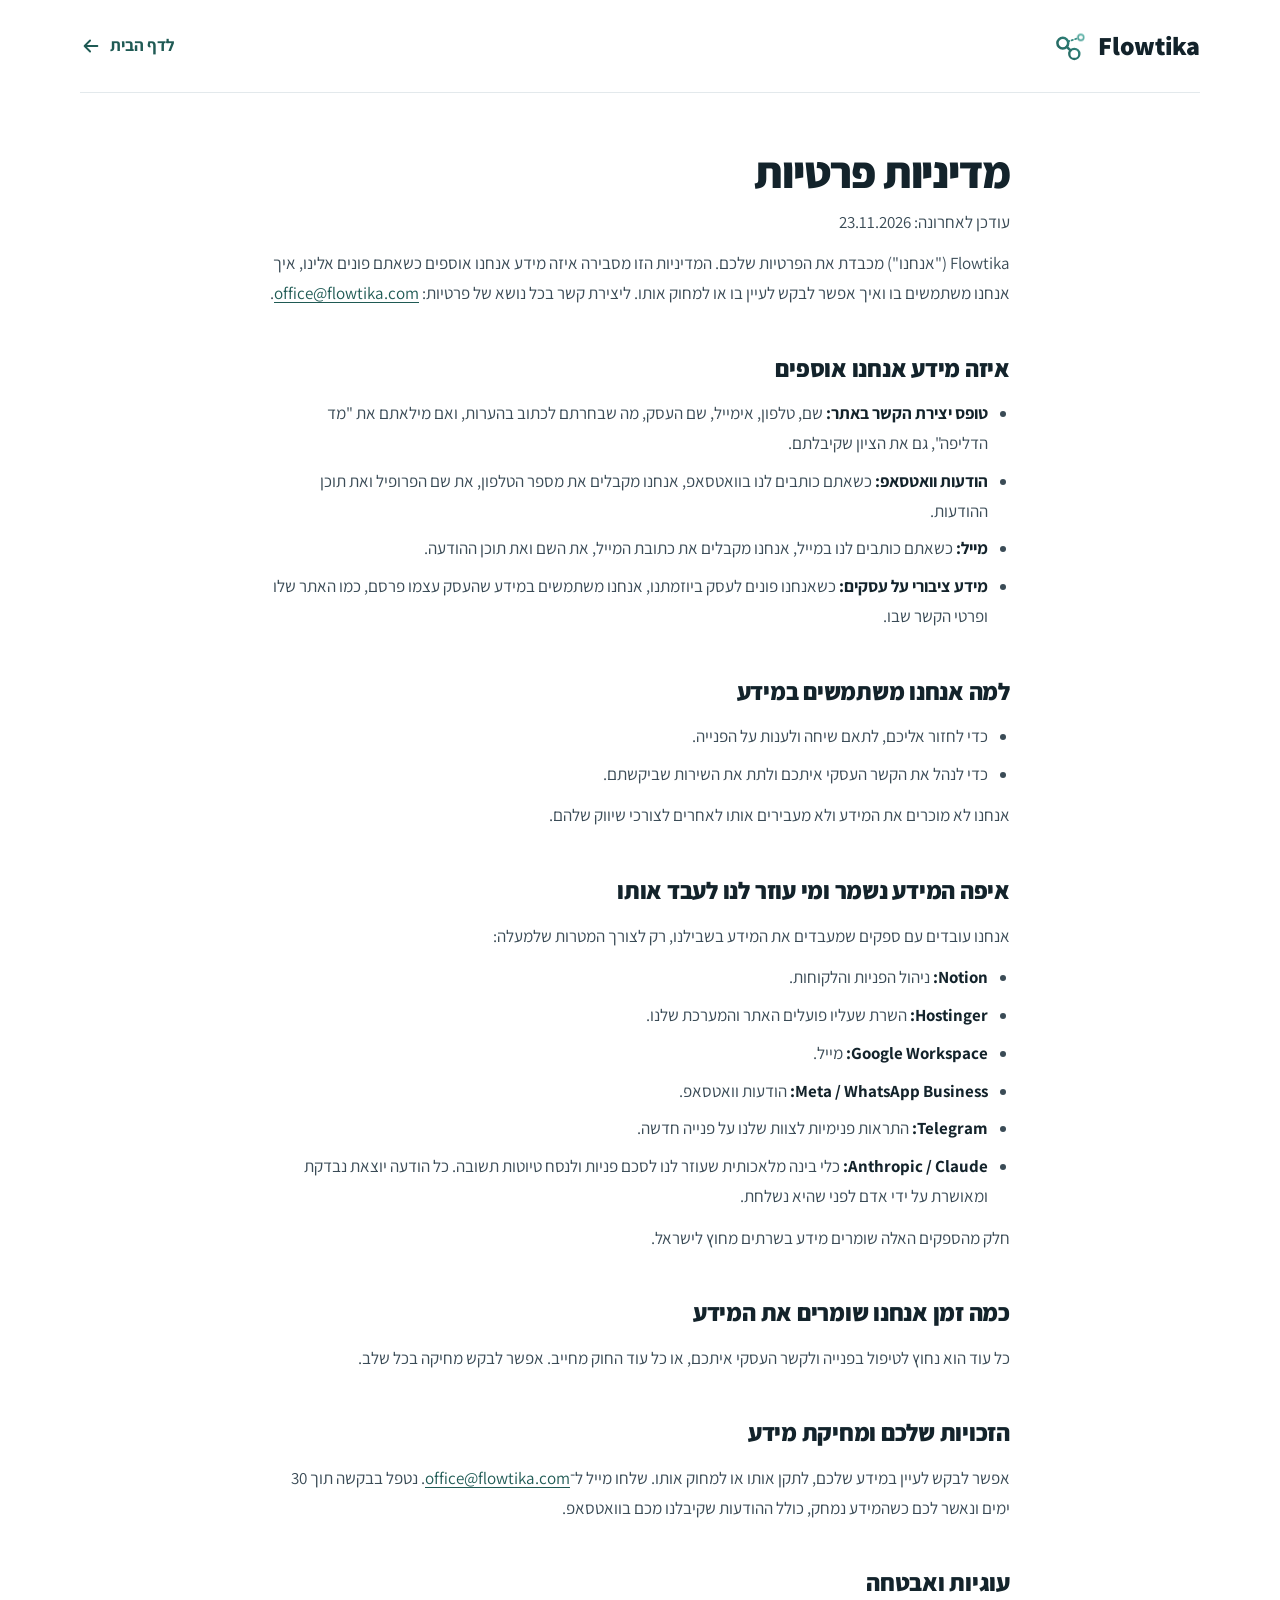
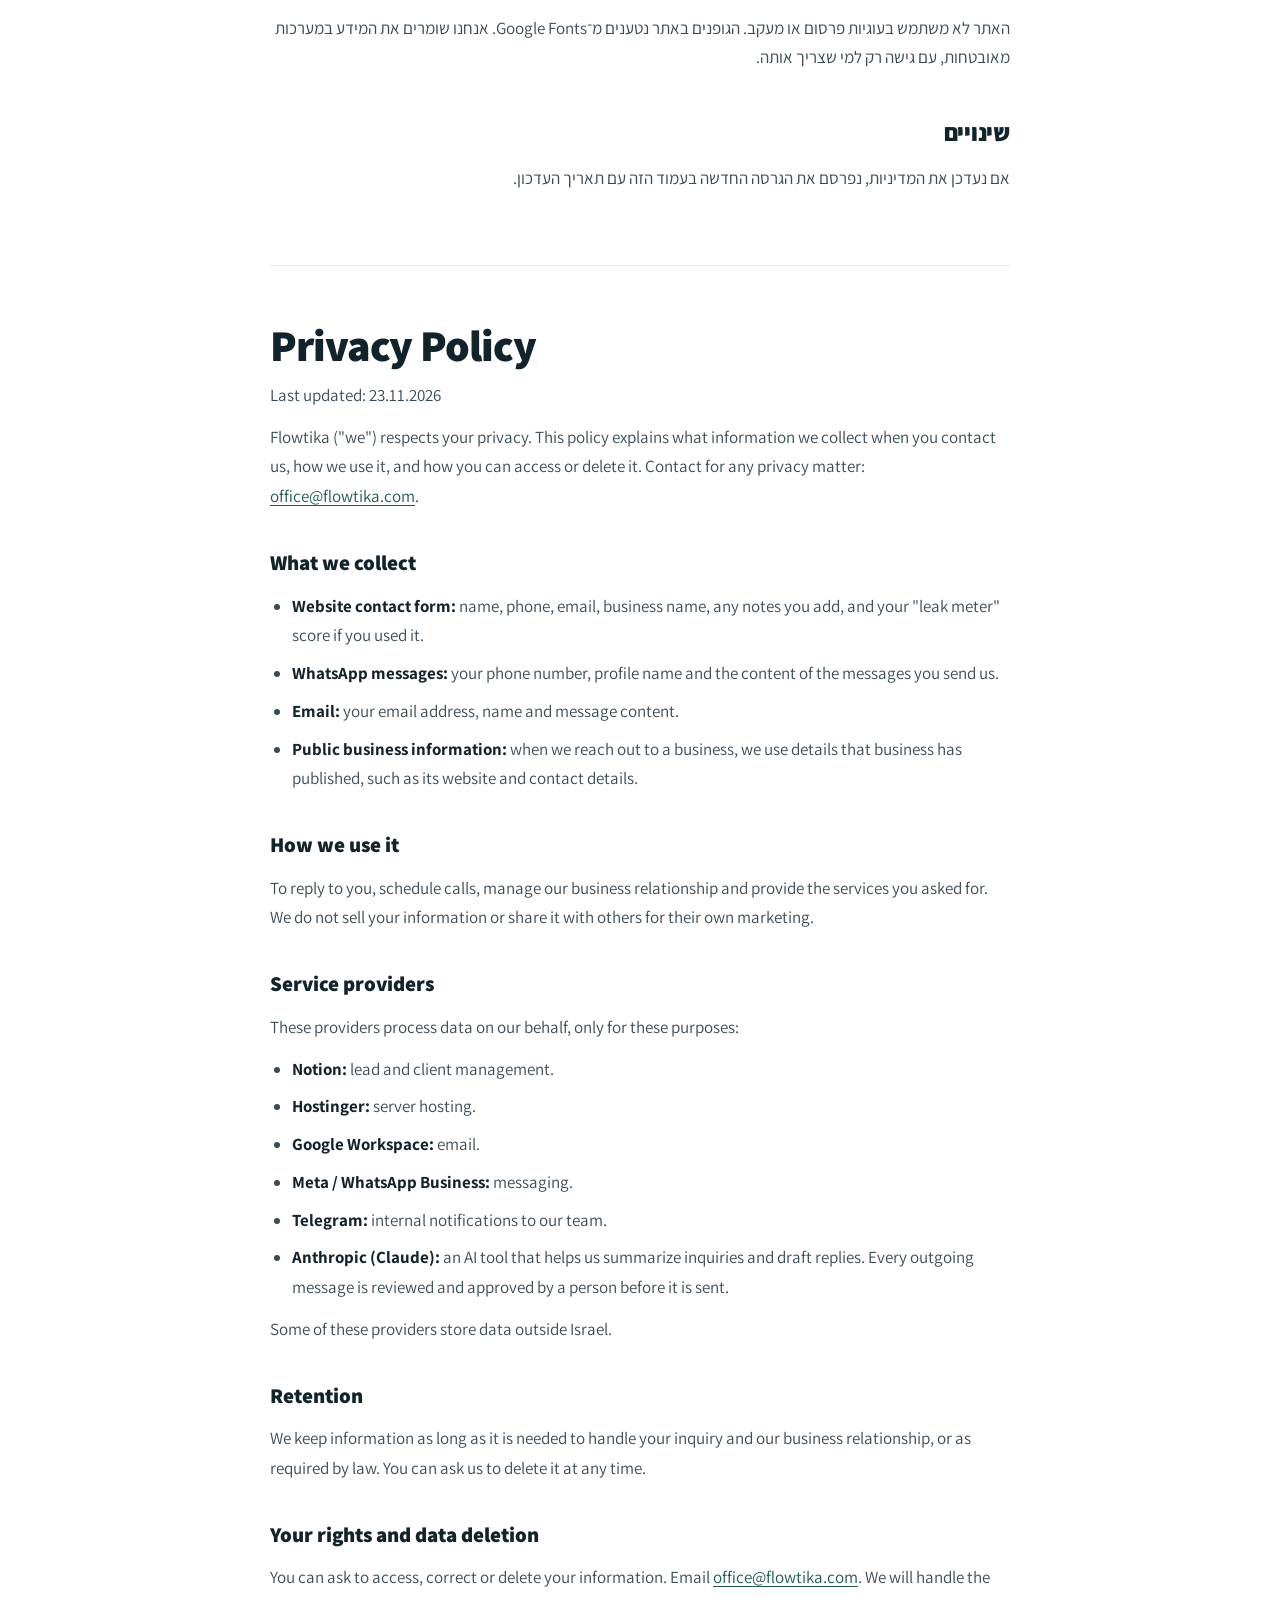
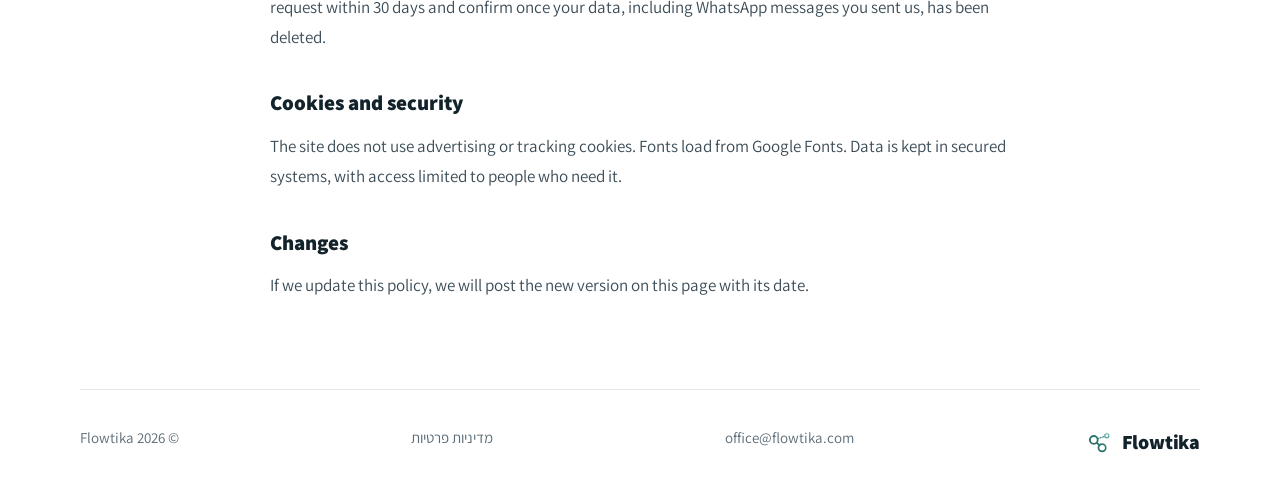
==== commit 0aa39b72: "Remove the WhatsApp widget; the contact form asks for an email Omry has no WhatsApp line for now, so" ====
--- a/privacy/index.html
+++ b/privacy/index.html
@@ -22,13 +22,12 @@
 <main class="wrap legal">
   <article lang="he" dir="rtl">
       <h1 class="h1">מדיניות פרטיות</h1>
-      <p class="legal-date">עודכן לאחרונה: 22.11.2026</p>
+      <p class="legal-date">עודכן לאחרונה: 23.11.2026</p>
       <p>Flowtika ("אנחנו") מכבדת את הפרטיות שלכם. המדיניות הזו מסבירה איזה מידע אנחנו אוספים כשאתם פונים אלינו, איך אנחנו משתמשים בו ואיך אפשר לבקש לעיין בו או למחוק אותו. ליצירת קשר בכל נושא של פרטיות: <a href="mailto:office@flowtika.com">office@flowtika.com</a>.</p>
 
       <h2>איזה מידע אנחנו אוספים</h2>
       <ul>
-        <li><b>טופס יצירת הקשר באתר:</b> שם, טלפון, שם העסק, מה שבחרתם לכתוב בהערות, ואם מילאתם את "מד הדליפה", גם את הציון שקיבלתם.</li>
-        <li><b>כפתור הוואטסאפ באתר:</b> שם וטלפון.</li>
+        <li><b>טופס יצירת הקשר באתר:</b> שם, טלפון, אימייל, שם העסק, מה שבחרתם לכתוב בהערות, ואם מילאתם את "מד הדליפה", גם את הציון שקיבלתם.</li>
         <li><b>הודעות וואטסאפ:</b> כשאתם כותבים לנו בוואטסאפ, אנחנו מקבלים את מספר הטלפון, את שם הפרופיל ואת תוכן ההודעות.</li>
         <li><b>מייל:</b> כשאתם כותבים לנו במייל, אנחנו מקבלים את כתובת המייל, את השם ואת תוכן ההודעה.</li>
         <li><b>מידע ציבורי על עסקים:</b> כשאנחנו פונים לעסק ביוזמתנו, אנחנו משתמשים במידע שהעסק עצמו פרסם, כמו האתר שלו ופרטי הקשר שבו.</li>
@@ -57,7 +56,7 @@
       <p>כל עוד הוא נחוץ לטיפול בפנייה ולקשר העסקי איתכם, או כל עוד החוק מחייב. אפשר לבקש מחיקה בכל שלב.</p>
 
       <h2>הזכויות שלכם ומחיקת מידע</h2>
-      <p>אפשר לבקש לעיין במידע שלכם, לתקן אותו או למחוק אותו. שלחו מייל ל־<a href="mailto:office@flowtika.com">office@flowtika.com</a>, או כתבו לנו בוואטסאפ "מחקו את המידע שלי". נטפל בבקשה תוך 30 ימים ונאשר לכם כשהמידע נמחק, כולל ההודעות שקיבלנו מכם בוואטסאפ.</p>
+      <p>אפשר לבקש לעיין במידע שלכם, לתקן אותו או למחוק אותו. שלחו מייל ל־<a href="mailto:office@flowtika.com">office@flowtika.com</a>. נטפל בבקשה תוך 30 ימים ונאשר לכם כשהמידע נמחק, כולל ההודעות שקיבלנו מכם בוואטסאפ.</p>
 
       <h2>עוגיות ואבטחה</h2>
       <p>האתר לא משתמש בעוגיות פרסום או מעקב. הגופנים באתר נטענים מ־Google Fonts. אנחנו שומרים את המידע במערכות מאובטחות, עם גישה רק למי שצריך אותה.</p>
@@ -68,13 +67,12 @@
 
   <article class="legal-en" lang="en" dir="ltr">
       <h2 class="h1">Privacy Policy</h2>
-      <p class="legal-date">Last updated: 22.11.2026</p>
+      <p class="legal-date">Last updated: 23.11.2026</p>
       <p>Flowtika ("we") respects your privacy. This policy explains what information we collect when you contact us, how we use it, and how you can access or delete it. Contact for any privacy matter: <a href="mailto:office@flowtika.com">office@flowtika.com</a>.</p>
 
       <h3>What we collect</h3>
       <ul>
-        <li><b>Website contact form:</b> name, phone, business name, any notes you add, and your "leak meter" score if you used it.</li>
-        <li><b>Website WhatsApp button:</b> name and phone.</li>
+        <li><b>Website contact form:</b> name, phone, email, business name, any notes you add, and your "leak meter" score if you used it.</li>
         <li><b>WhatsApp messages:</b> your phone number, profile name and the content of the messages you send us.</li>
         <li><b>Email:</b> your email address, name and message content.</li>
         <li><b>Public business information:</b> when we reach out to a business, we use details that business has published, such as its website and contact details.</li>
@@ -99,7 +97,7 @@
       <p>We keep information as long as it is needed to handle your inquiry and our business relationship, or as required by law. You can ask us to delete it at any time.</p>
 
       <h3>Your rights and data deletion</h3>
-      <p>You can ask to access, correct or delete your information. Email <a href="mailto:office@flowtika.com">office@flowtika.com</a> or send us "delete my data" on WhatsApp. We will handle the request within 30 days and confirm once your data, including WhatsApp messages you sent us, has been deleted.</p>
+      <p>You can ask to access, correct or delete your information. Email <a href="mailto:office@flowtika.com">office@flowtika.com</a>. We will handle the request within 30 days and confirm once your data, including WhatsApp messages you sent us, has been deleted.</p>
 
       <h3>Cookies and security</h3>
       <p>The site does not use advertising or tracking cookies. Fonts load from Google Fonts. Data is kept in secured systems, with access limited to people who need it.</p>
--- a/styles.css
+++ b/styles.css
@@ -422,55 +422,6 @@
   .m-result { font-size: 20px; }
 }
 
-/* ---------- WhatsApp widget: floating button and a WhatsApp-style chat popup ---------- */
-.wa-fab { position: fixed; z-index: 40; bottom: 20px; inset-inline-end: 20px; width: 60px; height: 60px; border-radius: 50%; border: 0; cursor: pointer;
-  display: grid; place-items: center; background: #25d366; color: #fff; box-shadow: 0 10px 26px rgba(18,140,74,.35);
-  transition: transform var(--dur) var(--ease-out), box-shadow var(--dur) var(--ease-out), opacity var(--dur) var(--ease-out), visibility var(--dur); }
-.wa-fab:hover { transform: translateY(-2px) scale(1.04); box-shadow: 0 14px 32px rgba(18,140,74,.42); }
-.wa-fab:active { transform: scale(.96); }
-.wa-fab .wa-glyph { width: 32px; height: 32px; }
-.wa-fab.is-away { opacity: 0; visibility: hidden; transform: translateY(12px); }
-.wa-chat { position: fixed; z-index: 41; bottom: 92px; inset-inline-end: 20px; width: min(360px, calc(100vw - 32px)); max-height: min(560px, calc(100dvh - 120px));
-  display: flex; flex-direction: column; border-radius: 18px; overflow: hidden; background: #efeae2; box-shadow: 0 24px 60px rgba(12,26,31,.28);
-  transform-origin: bottom left; animation: wa-in .28s var(--ease-out) both; }
-.wa-chat[hidden] { display: none; }
-@keyframes wa-in { from { opacity: 0; transform: translateY(14px) scale(.96); } }
-.wa-head { display: flex; align-items: center; gap: 12px; padding: 12px 14px; background: #075e54; color: #fff; }
-.wa-avatar { flex: none; width: 40px; height: 40px; border-radius: 50%; display: grid; place-items: center; background: var(--teal); }
-.wa-avatar svg { width: 26px; height: 26px; }
-.wa-who { display: grid; flex: 1; min-width: 0; line-height: 1.3; }
-.wa-who b { font-size: 17px; }
-.wa-who span { font-size: 13px; color: rgba(255,255,255,.8); }
-.wa-close { flex: none; width: 36px; height: 36px; border-radius: 50%; border: 0; background: transparent; color: #fff; cursor: pointer; display: grid; place-items: center; }
-.wa-close:hover { background: rgba(255,255,255,.14); }
-.wa-close svg { width: 20px; height: 20px; }
-.wa-chat :focus-visible { outline-color: #075e54; }
-.wa-head :focus-visible { outline-color: #fff; }
-.wa-body { flex: 1; overflow-y: auto; display: flex; flex-direction: column; gap: 8px; padding: 16px 12px; min-height: 160px;
-  background-color: #efeae2; background-image: radial-gradient(rgba(7,94,84,.06) 1px, transparent 1px); background-size: 14px 14px; }
-.wa-msg { position: relative; max-width: 85%; padding: 7px 10px 18px; border-radius: 10px; font-size: 15px; line-height: 1.45; color: #111b21;
-  box-shadow: 0 1px 1px rgba(0,0,0,.08); animation: rise var(--dur) var(--ease-out) both; white-space: pre-line; }
-.wa-msg.in { align-self: flex-start; background: #fff; border-start-start-radius: 2px; }
-.wa-msg.out { align-self: flex-end; background: #d9fdd3; border-start-end-radius: 2px; }
-.wa-msg.err { align-self: flex-start; background: #fef3f2; color: #7a271a; border: 1px solid #fecdca; }
-.wa-msg time { position: absolute; bottom: 3px; inset-inline-end: 8px; font-size: 11px; color: #667781; display: inline-flex; gap: 3px; align-items: center; }
-.wa-msg .ticks { width: 16px; height: 11px; color: #53bdeb; }
-.wa-form { display: flex; align-items: flex-end; gap: 8px; padding: 10px; background: #f0f2f5; }
-.wa-fields { flex: 1; display: grid; gap: 6px; min-width: 0; }
-.wa-fields input { width: 100%; min-height: 42px; padding: 8px 14px; border-radius: 21px; border: 1.5px solid transparent; background: #fff; font-size: 16px; }
-.wa-fields input:focus { outline: none; border-color: #25d366; }
-.wa-fields input.invalid { border-color: #d92d20; }
-.wa-fields input[dir="ltr"] { text-align: right; }
-.wa-send { flex: none; width: 48px; height: 48px; border-radius: 50%; border: 0; cursor: pointer; display: grid; place-items: center; background: #00a884; color: #fff;
-  transition: transform var(--dur) var(--ease-out), background var(--dur) var(--ease-out); }
-.wa-send:hover { background: #008f72; } .wa-send:active { transform: scale(.94); }
-.wa-send[disabled] { opacity: .5; cursor: wait; }
-.wa-send svg { width: 22px; height: 22px; transform: scaleX(-1); }
-@media (max-width: 480px) {
-  .wa-fab { bottom: 16px; inset-inline-end: 16px; width: 56px; height: 56px; }
-  .wa-chat { inset-inline: 12px; bottom: 84px; width: auto; max-height: calc(100dvh - 100px); }
-}
-
 /* ---------- privacy page ---------- */
 .legal-h { border-bottom: 1px solid var(--line); }
 .legal { max-width: 820px; padding-block: 56px 88px; }
